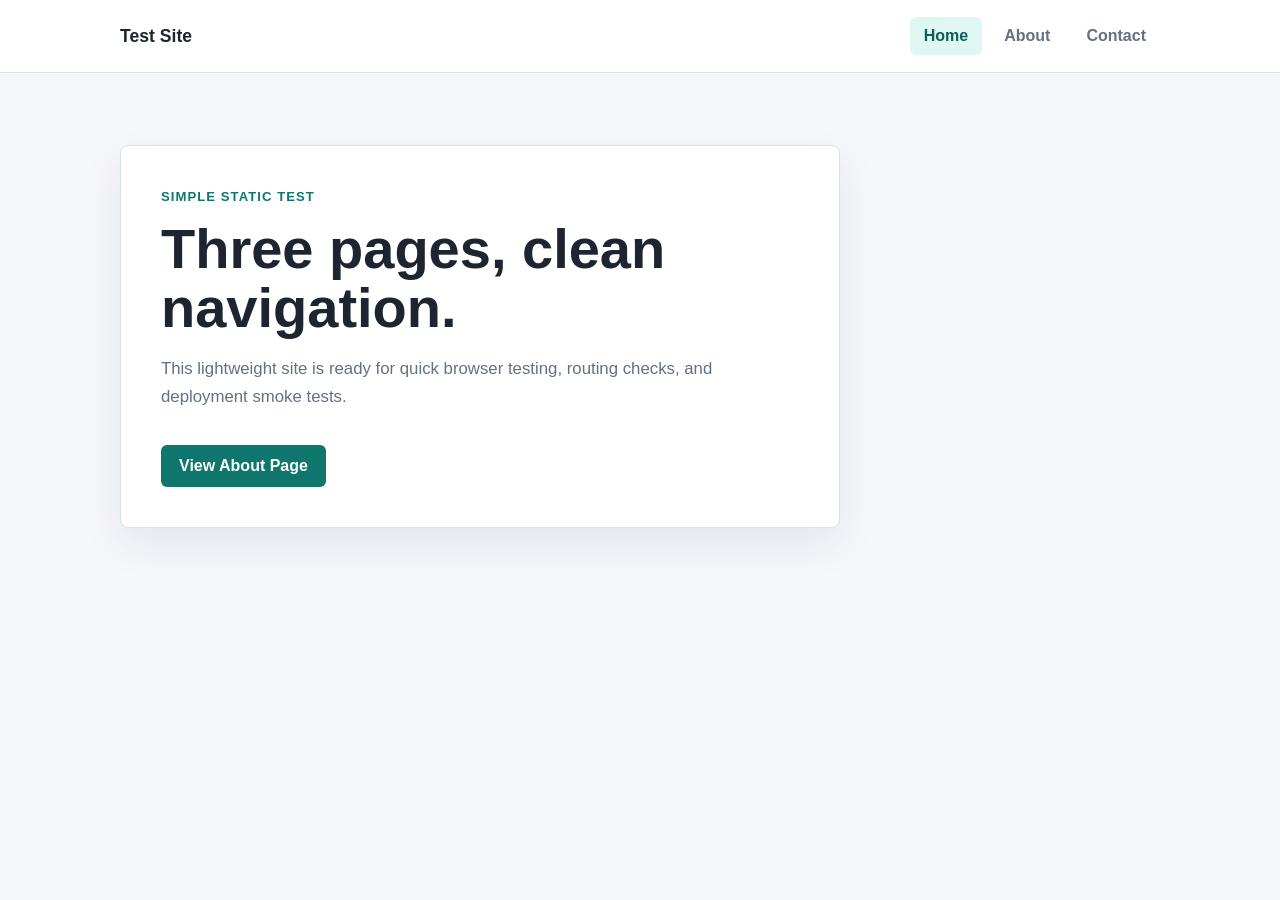
==== index.html @ ed1ab11e "Replace repo with simple three-page test site" ====
<!doctype html>
<html lang="en">
<head>
    <meta charset="utf-8">
    <meta name="viewport" content="width=device-width, initial-scale=1">
    <title>Test Site | Home</title>
    <link rel="stylesheet" href="styles.css">
</head>
<body>
    <header class="site-header">
        <nav class="nav" aria-label="Main navigation">
            <a class="brand" href="index.html">Test Site</a>
            <div class="nav-links">
                <a class="active" href="index.html">Home</a>
                <a href="about.html">About</a>
                <a href="contact.html">Contact</a>
            </div>
        </nav>
    </header>

    <main class="page">
        <section class="hero">
            <p class="eyebrow">Simple static test</p>
            <h1>Three pages, clean navigation.</h1>
            <p>This lightweight site is ready for quick browser testing, routing checks, and deployment smoke tests.</p>
            <a class="button" href="about.html">View About Page</a>
        </section>
    </main>
</body>
</html>
---- styles.css ----
:root {
    color-scheme: light;
    --bg: #f5f7fb;
    --panel: #ffffff;
    --text: #1d2530;
    --muted: #647084;
    --primary: #0f766e;
    --primary-dark: #115e59;
    --border: #d9e1ec;
}

* {
    box-sizing: border-box;
}

body {
    margin: 0;
    min-height: 100vh;
    font-family: Arial, Helvetica, sans-serif;
    color: var(--text);
    background: var(--bg);
}

.site-header {
    background: var(--panel);
    border-bottom: 1px solid var(--border);
}

.nav {
    width: min(1040px, calc(100% - 32px));
    min-height: 72px;
    margin: 0 auto;
    display: flex;
    align-items: center;
    justify-content: space-between;
    gap: 24px;
}

.brand {
    color: var(--text);
    font-size: 1.1rem;
    font-weight: 700;
    text-decoration: none;
}

.nav-links {
    display: flex;
    align-items: center;
    gap: 8px;
}

.nav-links a {
    color: var(--muted);
    padding: 10px 14px;
    border-radius: 6px;
    text-decoration: none;
    font-weight: 600;
}

.nav-links a:hover,
.nav-links a.active {
    color: var(--primary-dark);
    background: #dff7f3;
}

.page {
    width: min(1040px, calc(100% - 32px));
    margin: 0 auto;
    padding: 72px 0;
}

.hero,
.panel {
    max-width: 720px;
    background: var(--panel);
    border: 1px solid var(--border);
    border-radius: 8px;
    padding: 40px;
    box-shadow: 0 16px 40px rgba(29, 37, 48, 0.08);
}

.eyebrow {
    margin: 0 0 12px;
    color: var(--primary);
    font-size: 0.82rem;
    font-weight: 700;
    letter-spacing: 0.08em;
    text-transform: uppercase;
}

h1 {
    margin: 0 0 16px;
    font-size: clamp(2rem, 5vw, 3.5rem);
    line-height: 1.05;
}

p {
    color: var(--muted);
    font-size: 1.05rem;
    line-height: 1.7;
}

.button {
    display: inline-flex;
    margin-top: 16px;
    padding: 12px 18px;
    color: #ffffff;
    background: var(--primary);
    border-radius: 6px;
    text-decoration: none;
    font-weight: 700;
}

.button:hover {
    background: var(--primary-dark);
}

.button.secondary {
    color: var(--primary-dark);
    background: #dff7f3;
}

@media (max-width: 640px) {
    .nav {
        align-items: flex-start;
        flex-direction: column;
        padding: 16px 0;
    }

    .nav-links {
        width: 100%;
        flex-wrap: wrap;
    }

    .nav-links a {
        flex: 1;
        text-align: center;
    }

    .hero,
    .panel {
        padding: 28px;
    }
}
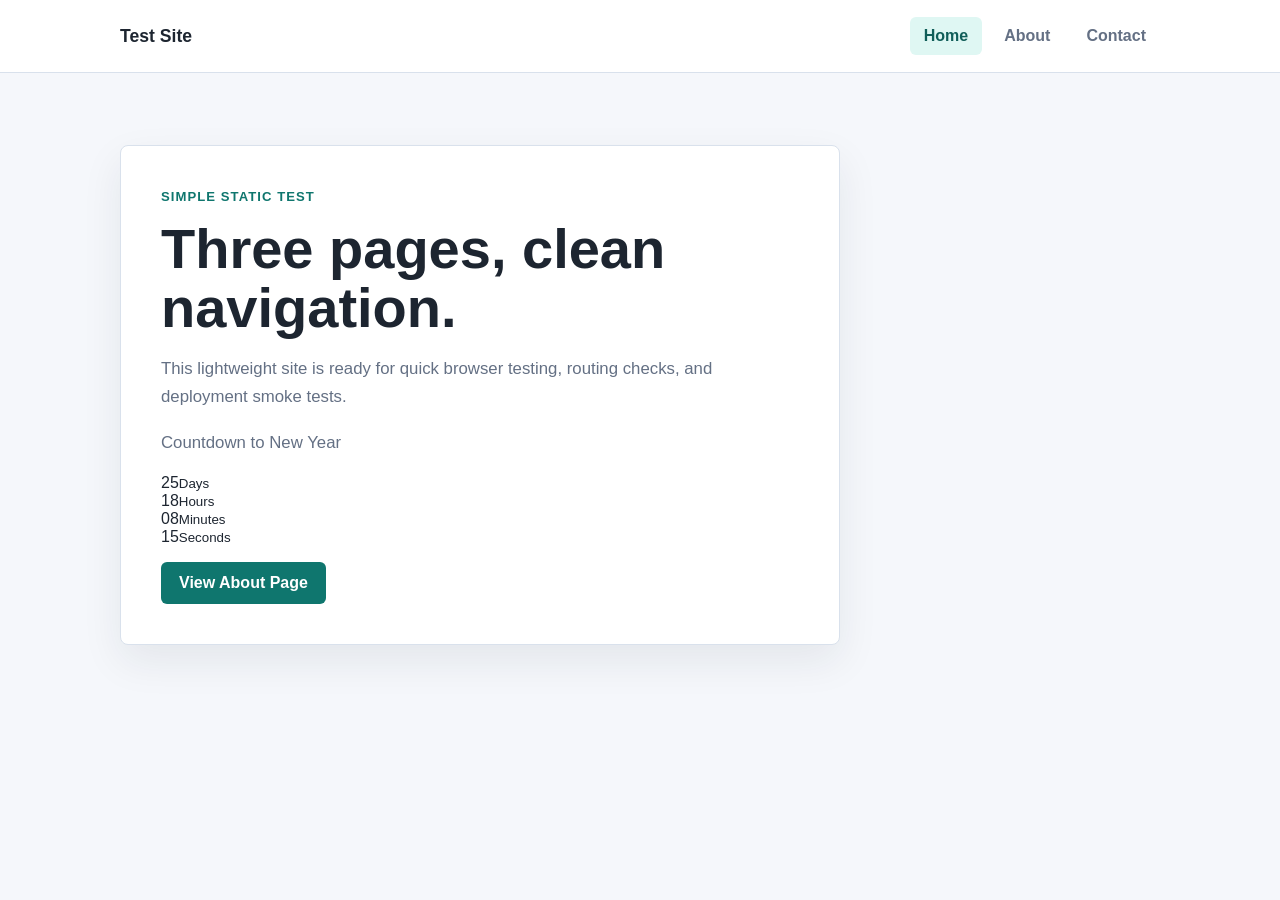
==== commit ff5e1fe8: "Add live countdown clock to home page" ====
--- a/index.html
+++ b/index.html
@@ -23,8 +23,57 @@
             <p class="eyebrow">Simple static test</p>
             <h1>Three pages, clean navigation.</h1>
             <p>This lightweight site is ready for quick browser testing, routing checks, and deployment smoke tests.</p>
+
+            <div class="countdown" aria-live="polite">
+                <p class="countdown-label">Countdown to New Year</p>
+                <div class="countdown-grid" id="countdown" role="timer">
+                    <div class="countdown-item"><span id="days">0</span><small>Days</small></div>
+                    <div class="countdown-item"><span id="hours">0</span><small>Hours</small></div>
+                    <div class="countdown-item"><span id="minutes">0</span><small>Minutes</small></div>
+                    <div class="countdown-item"><span id="seconds">0</span><small>Seconds</small></div>
+                </div>
+            </div>
+
             <a class="button" href="about.html">View About Page</a>
         </section>
     </main>
+
+    <script>
+        const now = new Date();
+        const target = new Date(now.getFullYear() + 1, 0, 1, 0, 0, 0);
+
+        const daysEl = document.getElementById('days');
+        const hoursEl = document.getElementById('hours');
+        const minutesEl = document.getElementById('minutes');
+        const secondsEl = document.getElementById('seconds');
+        const countdownEl = document.getElementById('countdown');
+
+        function updateCountdown() {
+            const current = new Date();
+            const diff = target - current;
+
+            if (diff <= 0) {
+                daysEl.textContent = '0';
+                hoursEl.textContent = '0';
+                minutesEl.textContent = '0';
+                secondsEl.textContent = '0';
+                countdownEl.setAttribute('aria-label', 'Countdown complete');
+                return;
+            }
+
+            const days = Math.floor(diff / (1000 * 60 * 60 * 24));
+            const hours = Math.floor((diff / (1000 * 60 * 60)) % 24);
+            const minutes = Math.floor((diff / (1000 * 60)) % 60);
+            const seconds = Math.floor((diff / 1000) % 60);
+
+            daysEl.textContent = String(days);
+            hoursEl.textContent = String(hours).padStart(2, '0');
+            minutesEl.textContent = String(minutes).padStart(2, '0');
+            secondsEl.textContent = String(seconds).padStart(2, '0');
+        }
+
+        updateCountdown();
+        setInterval(updateCountdown, 1000);
+    </script>
 </body>
 </html>
--- a/styles.css
+++ b/styles.css
@@ -106,9 +106,12 @@
     padding: 12px 18px;
     color: #ffffff;
     background: var(--primary);
+    border: 0;
     border-radius: 6px;
     text-decoration: none;
+    font: inherit;
     font-weight: 700;
+    cursor: pointer;
 }
 
 .button:hover {
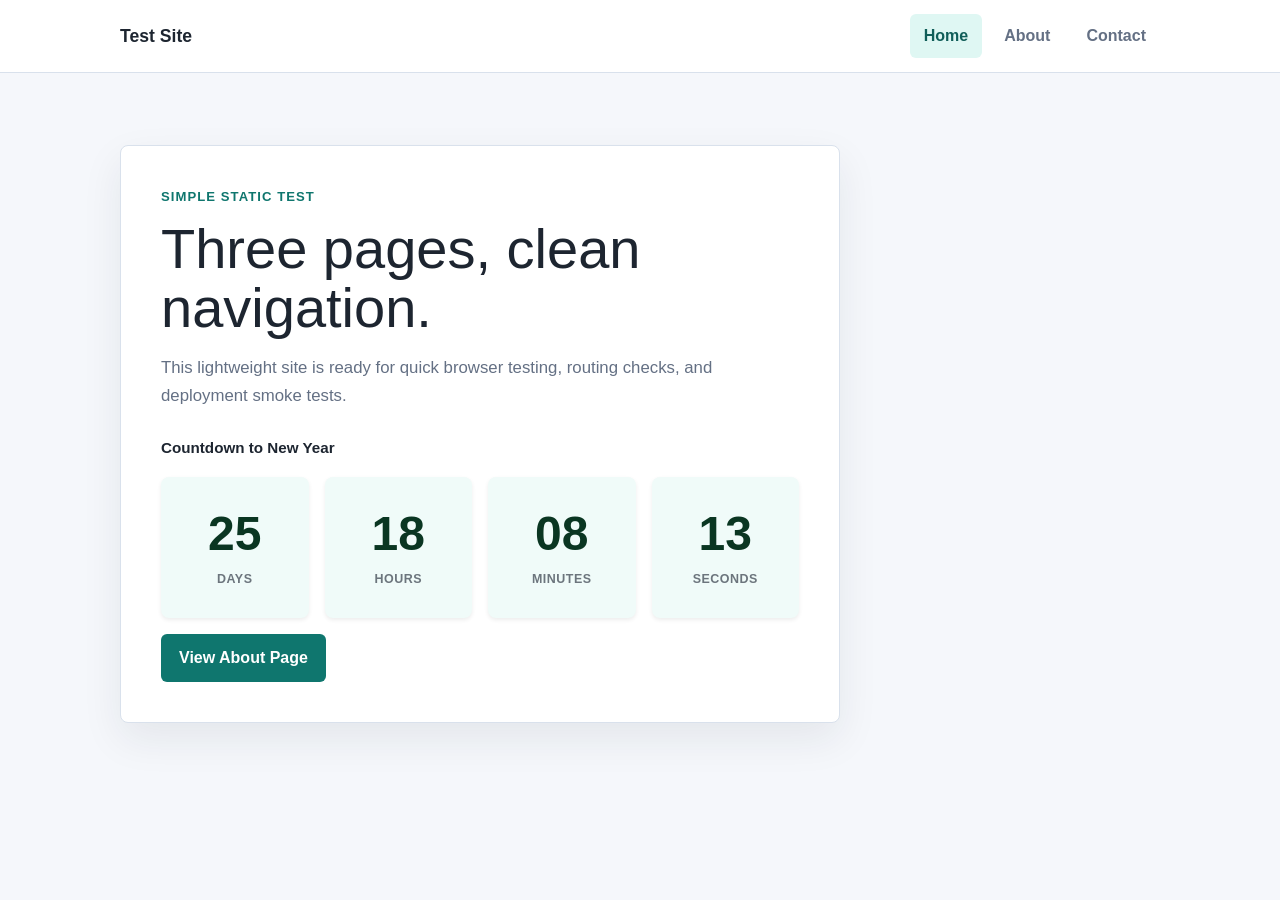
==== commit 353b0100: "Make home countdown large with Bootstrap styling" ====
--- a/index.html
+++ b/index.html
@@ -4,6 +4,7 @@
     <meta charset="utf-8">
     <meta name="viewport" content="width=device-width, initial-scale=1">
     <title>Test Site | Home</title>
+    <link href="https://cdn.jsdelivr.net/npm/bootstrap@5.3.3/dist/css/bootstrap.min.css" rel="stylesheet">
     <link rel="stylesheet" href="styles.css">
 </head>
 <body>
@@ -24,13 +25,41 @@
             <h1>Three pages, clean navigation.</h1>
             <p>This lightweight site is ready for quick browser testing, routing checks, and deployment smoke tests.</p>
 
-            <div class="countdown" aria-live="polite">
-                <p class="countdown-label">Countdown to New Year</p>
-                <div class="countdown-grid" id="countdown" role="timer">
-                    <div class="countdown-item"><span id="days">0</span><small>Days</small></div>
-                    <div class="countdown-item"><span id="hours">0</span><small>Hours</small></div>
-                    <div class="countdown-item"><span id="minutes">0</span><small>Minutes</small></div>
-                    <div class="countdown-item"><span id="seconds">0</span><small>Seconds</small></div>
+            <div class="countdown mt-4" aria-live="polite">
+                <p class="countdown-label mb-3">Countdown to New Year</p>
+                <div class="row g-3" id="countdown" role="timer">
+                    <div class="col-6 col-md-3">
+                        <div class="card border-0 shadow-sm countdown-item h-100">
+                            <div class="card-body text-center py-3">
+                                <p class="display-5 fw-bold mb-1 text-success-emphasis" id="days">0</p>
+                                <small class="text-uppercase text-secondary fw-semibold">Days</small>
+                            </div>
+                        </div>
+                    </div>
+                    <div class="col-6 col-md-3">
+                        <div class="card border-0 shadow-sm countdown-item h-100">
+                            <div class="card-body text-center py-3">
+                                <p class="display-5 fw-bold mb-1 text-success-emphasis" id="hours">0</p>
+                                <small class="text-uppercase text-secondary fw-semibold">Hours</small>
+                            </div>
+                        </div>
+                    </div>
+                    <div class="col-6 col-md-3">
+                        <div class="card border-0 shadow-sm countdown-item h-100">
+                            <div class="card-body text-center py-3">
+                                <p class="display-5 fw-bold mb-1 text-success-emphasis" id="minutes">0</p>
+                                <small class="text-uppercase text-secondary fw-semibold">Minutes</small>
+                            </div>
+                        </div>
+                    </div>
+                    <div class="col-6 col-md-3">
+                        <div class="card border-0 shadow-sm countdown-item h-100">
+                            <div class="card-body text-center py-3">
+                                <p class="display-5 fw-bold mb-1 text-success-emphasis" id="seconds">0</p>
+                                <small class="text-uppercase text-secondary fw-semibold">Seconds</small>
+                            </div>
+                        </div>
+                    </div>
                 </div>
             </div>
 
@@ -75,5 +104,6 @@
         updateCountdown();
         setInterval(updateCountdown, 1000);
     </script>
+    <script src="https://cdn.jsdelivr.net/npm/bootstrap@5.3.3/dist/js/bootstrap.bundle.min.js"></script>
 </body>
 </html>
--- a/styles.css
+++ b/styles.css
@@ -100,6 +100,47 @@
     line-height: 1.7;
 }
 
+.countdown {
+    margin-top: 24px;
+}
+
+.countdown-label {
+    margin: 0 0 10px;
+    color: var(--text);
+    font-size: 0.95rem;
+    font-weight: 700;
+}
+
+.countdown-grid {
+    display: grid;
+    grid-template-columns: repeat(4, minmax(90px, 1fr));
+    gap: 10px;
+}
+
+.countdown-item {
+    display: grid;
+    gap: 4px;
+    padding: 12px;
+    background: #f0fbf9;
+    border: 1px solid #cceeea;
+    border-radius: 8px;
+    text-align: center;
+}
+
+.countdown-item span {
+    color: var(--primary-dark);
+    font-size: 1.6rem;
+    font-weight: 700;
+    line-height: 1;
+}
+
+.countdown-item small {
+    color: var(--muted);
+    font-size: 0.78rem;
+    text-transform: uppercase;
+    letter-spacing: 0.04em;
+}
+
 .button {
     display: inline-flex;
     margin-top: 16px;
@@ -144,4 +185,8 @@
     .panel {
         padding: 28px;
     }
+
+    .countdown-grid {
+        grid-template-columns: repeat(2, minmax(120px, 1fr));
+    }
 }
